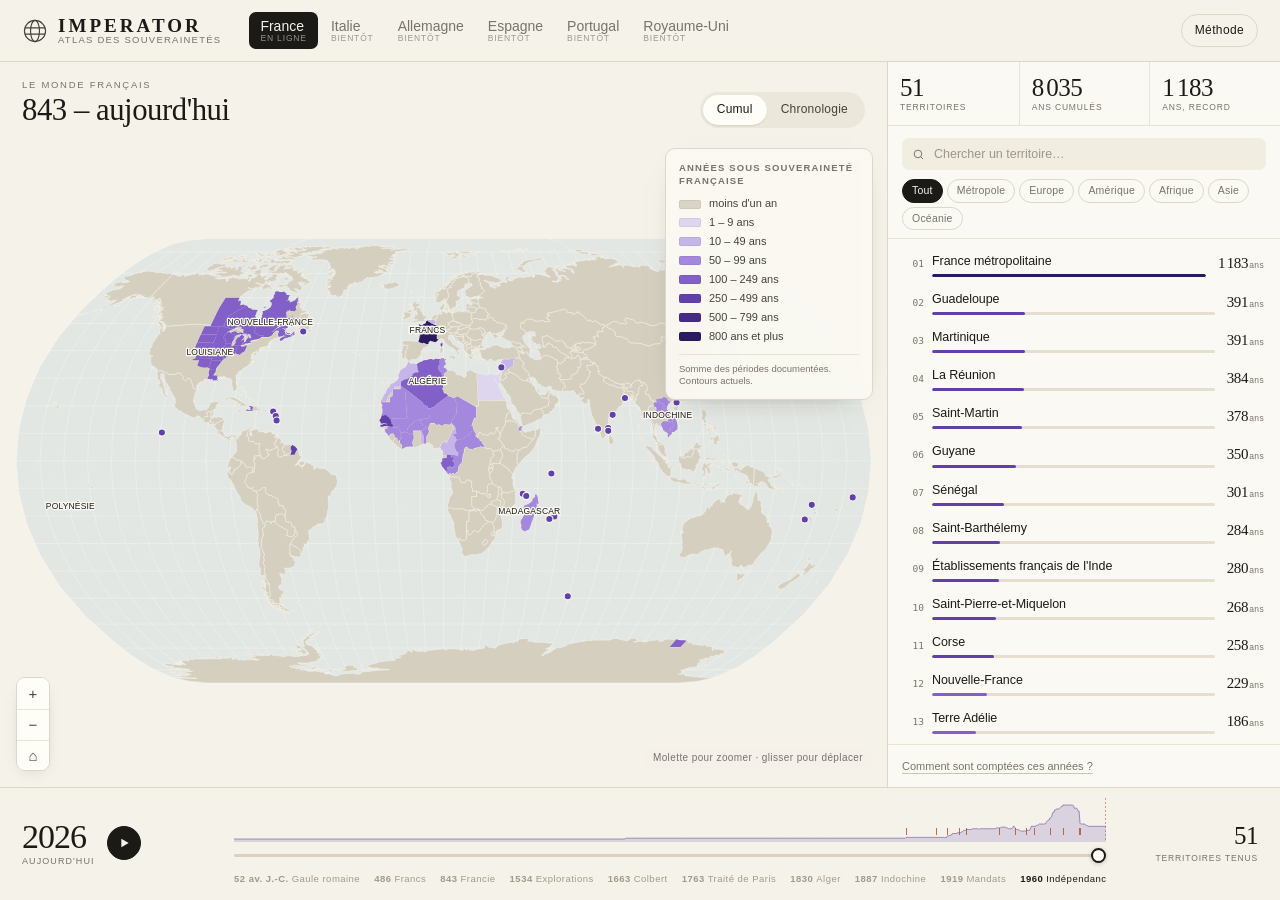
==== index.html @ 57c9b37e "ADD: atlas interactif du monde français (v2026.11.1) Planisphère choroplèthe : 51 territoires coloré" ====
<!DOCTYPE html>
<html lang="fr">
<head>
<meta charset="utf-8" />
<meta name="viewport" content="width=device-width, initial-scale=1, viewport-fit=cover" />
<title>Imperator — Le monde français, 843 à aujourd'hui</title>
<meta name="description" content="Un planisphère interactif : combien d'années chaque territoire du monde a-t-il passé sous souveraineté française ? Rejouez deux mille ans d'histoire." />
<meta name="theme-color" content="#f5f2ea" />
<link rel="stylesheet" href="assets/css/app.css" />
<link rel="icon" href="assets/img/favicon.svg" type="image/svg+xml" />
</head>
<body>

<header class="topbar">
  <a class="brand" href="./">
    <span class="brand-mark" aria-hidden="true">
      <svg viewBox="0 0 32 32" fill="none" stroke="currentColor" stroke-width="1.4">
        <circle cx="16" cy="16" r="13"/>
        <ellipse cx="16" cy="16" rx="5.5" ry="13"/>
        <path d="M3.6 12.2h24.8M3.6 19.8h24.8"/>
      </svg>
    </span>
    <span class="brand-txt">
      <strong>Imperator</strong>
      <em>atlas des souverainetés</em>
    </span>
  </a>

  <nav class="countries" aria-label="Pays disponibles">
    <button class="country is-active" type="button" data-pays="france" aria-current="page">France<small>en ligne</small></button>
    <button class="country" type="button" data-pays="italie" title="Bientôt : même principe, autres données">Italie<small>bientôt</small></button>
    <button class="country" type="button" data-pays="allemagne" title="Bientôt : même principe, autres données">Allemagne<small>bientôt</small></button>
    <button class="country" type="button" data-pays="espagne" title="Bientôt : même principe, autres données">Espagne<small>bientôt</small></button>
    <button class="country" type="button" data-pays="portugal" title="Bientôt : même principe, autres données">Portugal<small>bientôt</small></button>
    <button class="country" type="button" data-pays="royaume-uni" title="Bientôt : même principe, autres données">Royaume-Uni<small>bientôt</small></button>
  </nav>

  <button class="ghost-btn" type="button" data-action="about">Méthode</button>
</header>

<main class="layout">

  <section class="stage">
    <div class="stage-head">
      <div class="stage-title">
        <p class="kicker">Le monde français</p>
        <h1 id="stage-title">843 – aujourd'hui</h1>
      </div>
      <div class="modes" role="tablist" aria-label="Mode d'affichage">
        <button class="mode is-active" role="tab" data-mode="cumul" aria-selected="true">Cumul</button>
        <button class="mode" role="tab" data-mode="date" aria-selected="false">Chronologie</button>
      </div>
    </div>

    <div class="map-wrap">
      <div id="map" class="map" aria-label="Planisphère des territoires français"></div>
      <div class="map-tools">
        <button type="button" data-zoom="in" aria-label="Zoomer">+</button>
        <button type="button" data-zoom="out" aria-label="Dézoomer">−</button>
        <button type="button" data-zoom="reset" aria-label="Vue monde" title="Vue monde">⌂</button>
      </div>
      <div class="legend" id="legend">
        <h2>Années sous souveraineté française</h2>
        <ul id="legend-items"></ul>
        <p class="legend-foot" id="legend-foot"></p>
      </div>
      <div class="hint" id="map-hint">Molette pour zoomer · glisser pour déplacer</div>
      <div class="tooltip" id="tooltip" hidden></div>
      <div class="map-status" id="map-status" hidden></div>
    </div>
  </section>

  <aside class="panel" id="panel">
    <!-- vue liste -->
    <div class="panel-view" data-view="list">
      <div class="panel-stats">
        <div class="stat">
          <span class="stat-n" id="stat-territories">—</span>
          <span class="stat-l">territoires</span>
        </div>
        <div class="stat">
          <span class="stat-n" id="stat-years">—</span>
          <span class="stat-l">ans cumulés</span>
        </div>
        <div class="stat">
          <span class="stat-n" id="stat-max">—</span>
          <span class="stat-l">ans, record</span>
        </div>
      </div>

      <div class="panel-tools">
        <label class="search">
          <svg viewBox="0 0 24 24" aria-hidden="true"><circle cx="11" cy="11" r="7"/><path d="m16.5 16.5 4 4"/></svg>
          <input type="search" id="search" placeholder="Chercher un territoire…" autocomplete="off" />
        </label>
        <div class="chips" id="chips" role="group" aria-label="Filtrer par région"></div>
      </div>

      <ol class="list" id="list"></ol>

      <p class="panel-foot">
        <button class="link-btn" type="button" data-action="about">Comment sont comptées ces années&nbsp;?</button>
      </p>
    </div>

    <!-- vue fiche -->
    <div class="panel-view" data-view="detail" hidden>
      <button class="back" type="button" data-action="back">← Tous les territoires</button>
      <div id="detail"></div>
    </div>
  </aside>
</main>

<footer class="timeline" id="timeline">
  <div class="chrono">
    <div class="chrono-readout">
      <span class="year" id="year-label">2026</span>
      <span class="year-note" id="year-note">aujourd'hui</span>
    </div>
    <button class="play" type="button" id="play" aria-label="Rejouer l'histoire">
      <svg class="i-play" viewBox="0 0 24 24" aria-hidden="true"><path d="M8 5.5v13l11-6.5z"/></svg>
      <svg class="i-pause" viewBox="0 0 24 24" aria-hidden="true"><path d="M8 5.5h3v13H8zM13 5.5h3v13h-3z"/></svg>
    </button>
  </div>

  <div class="track-wrap">
    <svg class="spark" id="spark" viewBox="0 0 1000 44" preserveAspectRatio="none" aria-hidden="true"></svg>
    <div class="ticks" id="ticks"></div>
    <input type="range" id="slider" min="-120" max="2026" value="2026" step="1" aria-label="Année" />
    <div class="phase-row" id="phase-row"></div>
  </div>

  <div class="chrono-live">
    <span class="live-n" id="live-n">—</span>
    <span class="live-l">territoires tenus</span>
  </div>
</footer>

<dialog class="sheet" id="about">
  <button class="sheet-close" type="button" data-action="close-about" aria-label="Fermer">×</button>
  <div class="sheet-body">
    <p class="kicker">Méthode</p>
    <h2>Ce que compte cette carte</h2>
    <p class="lead">Chaque territoire est coloré selon le nombre d'années pendant lesquelles il a été sous souveraineté française, périodes additionnées, de l'Antiquité à aujourd'hui.</p>

    <h3>Le comptage</h3>
    <p>Un territoire compte dès qu'une autorité française y exerce la souveraineté : prise de possession, traité, annexion, protectorat ou mandat. Il cesse de compter à la cession, à l'indépendance ou à la perte militaire. Les périodes sont ensuite <strong>additionnées</strong> : Saint-Pierre-et-Miquelon, perdu et rendu trois fois, cumule ses trois occupations.</p>
    <p class="aside-note">Les occupations brèves sans administration durable (débarquements, razzias) sont écartées. Les occupations militaires temporaires qui ont duré (Égypte 1798-1801, Malte 1798-1800) sont incluses et signalées.</p>

    <h3>Pourquoi 1 183 ans et pas 843 ?</h3>
    <p>La carte virale qui a inspiré ce site affiche « 843 ans » pour la France métropolitaine : c'est une confusion entre l'année de départ (843, traité de Verdun) et une durée. De 843 à 2026, il y a 1 183 ans. Nous gardons 843 comme point de départ, mais nous comptons les années.</p>

    <h3>Les frontières</h3>
    <p>Les contours sont ceux d'aujourd'hui, faute de pouvoir dessiner chaque frontière historique. La Nouvelle-France est figurée par les provinces et États actuels qu'elle recouvrait en partie ; l'emprise réelle était plus lâche, faite de postes, de forts et d'alliances. La carte mesure donc une <em>présence</em>, pas une ligne de front.</p>

    <h3>Les sources</h3>
    <p>Chaque fiche renvoie à sa page Wikipédia, point de départ vérifiable. Les dates retenues sont les plus couramment admises ; elles sont discutables, et c'est écrit dans les notes quand c'est le cas.</p>

    <h3>Et les autres pays ?</h3>
    <p>Le moteur est générique : ajouter l'Italie, l'Allemagne ou le Portugal revient à écrire un fichier de données du même format, sans toucher au code de la carte.</p>
  </div>
</dialog>

<script src="assets/vendor/d3-selection.min.js"></script>
<script src="assets/vendor/d3-array.min.js"></script>
<script src="assets/vendor/d3-geo.min.js"></script>
<script type="module" src="assets/js/app.js"></script>

</body>
</html>
---- assets/css/app.css ----
/* ==========================================================================
   Imperator — atlas des souverainetés
   Feuille de style unique. Direction : carte ancienne imprimée, encre chaude,
   une seule gamme (violet profond) pour l'information, un accent terre cuite.
   ========================================================================== */

:root {
  --paper: #f5f2ea;
  --paper-2: #fbf9f3;
  --card: #fffdf8;
  --ink: #1c1a16;
  --ink-soft: #46423a;
  --muted: #79736a;
  --line: #ded7c7;
  --line-soft: #e9e3d5;
  --sea: #e3e7e3;
  --land: #d5cfbf;
  --accent: #b8452a;
  --accent-soft: #f0d9d2;

  --h1: #ded6ef;
  --h2: #c6b5e9;
  --h3: #a488dd;
  --h4: #8260c7;
  --h5: #6140aa;
  --h6: #452a86;
  --h7: #2b1a5e;

  --serif: "Iowan Old Style", "Palatino Linotype", Palatino, "Book Antiqua", Georgia, serif;
  --sans: -apple-system, BlinkMacSystemFont, "Inter", "Segoe UI", Roboto, Helvetica, Arial, sans-serif;
  --mono: ui-monospace, "SF Mono", "SFMono-Regular", Menlo, monospace;

  --panel-w: 392px;
}

* { box-sizing: border-box; }

html, body { height: 100%; }

body {
  margin: 0;
  background: var(--paper);
  color: var(--ink);
  font-family: var(--sans);
  font-size: 14px;
  line-height: 1.45;
  -webkit-font-smoothing: antialiased;
  display: grid;
  grid-template-rows: auto minmax(0, 1fr) auto;
  overflow: hidden;
}

button { font: inherit; color: inherit; }

::selection { background: var(--h3); color: #fff; }

/* ------------------------------------------------------------------ topbar */
.topbar {
  display: flex;
  align-items: center;
  gap: 28px;
  padding: 0 22px;
  height: 62px;
  border-bottom: 1px solid var(--line);
  background: var(--paper);
  position: relative;
  z-index: 30;
}

.brand {
  display: flex;
  align-items: center;
  gap: 10px;
  text-decoration: none;
  color: var(--ink);
  flex: 0 0 auto;
}
.brand-mark svg { width: 26px; height: 26px; display: block; opacity: .82; }
.brand-txt { display: flex; flex-direction: column; line-height: 1.05; }
.brand-txt strong {
  font-family: var(--serif);
  font-size: 19px;
  letter-spacing: .16em;
  text-transform: uppercase;
  font-weight: 600;
}
.brand-txt em {
  font-style: normal;
  font-size: 9.5px;
  letter-spacing: .13em;
  text-transform: uppercase;
  color: var(--muted);
}

.countries {
  display: flex;
  gap: 2px;
  flex: 1 1 auto;
  min-width: 0;
  overflow-x: auto;
  scrollbar-width: none;
}
.countries::-webkit-scrollbar { display: none; }

.country {
  border: 0;
  background: none;
  padding: 6px 11px;
  border-radius: 7px;
  cursor: pointer;
  display: flex;
  flex-direction: column;
  align-items: flex-start;
  line-height: 1.15;
  white-space: nowrap;
  color: var(--muted);
  transition: background .15s, color .15s;
}
.country small {
  font-size: 8.5px;
  letter-spacing: .1em;
  text-transform: uppercase;
  opacity: .7;
}
.country:hover { background: rgba(0,0,0,.045); color: var(--ink-soft); }
.country.is-active {
  background: var(--ink);
  color: var(--paper);
}
.country.is-active small { opacity: .55; }

.ghost-btn {
  flex: 0 0 auto;
  border: 1px solid var(--line);
  background: transparent;
  padding: 7px 13px;
  border-radius: 999px;
  font-size: 12px;
  letter-spacing: .03em;
  cursor: pointer;
  transition: background .15s, border-color .15s;
}
.ghost-btn:hover { background: var(--card); border-color: #cdc4b0; }

/* ------------------------------------------------------------------ layout */
.layout {
  display: grid;
  grid-template-columns: minmax(0, 1fr) var(--panel-w);
  min-height: 0;
}

.stage {
  display: flex;
  flex-direction: column;
  min-width: 0;
  min-height: 0;
  border-right: 1px solid var(--line);
}

.stage-head {
  display: flex;
  align-items: flex-end;
  justify-content: space-between;
  gap: 18px;
  padding: 16px 22px 6px;
  flex: 0 0 auto;
}
.kicker {
  margin: 0 0 2px;
  font-size: 9.5px;
  letter-spacing: .18em;
  text-transform: uppercase;
  color: var(--muted);
}
.stage-title h1 {
  margin: 0;
  font-family: var(--serif);
  font-size: clamp(22px, 2.4vw, 31px);
  font-weight: 500;
  letter-spacing: -.015em;
  line-height: 1.1;
}

.modes {
  display: flex;
  background: #ece7db;
  border-radius: 999px;
  padding: 3px;
  flex: 0 0 auto;
}
.mode {
  border: 0;
  background: none;
  padding: 6px 14px;
  border-radius: 999px;
  font-size: 12px;
  letter-spacing: .02em;
  color: var(--ink-soft);
  cursor: pointer;
  transition: background .18s, color .18s, box-shadow .18s;
}
.mode.is-active {
  background: var(--card);
  color: var(--ink);
  box-shadow: 0 1px 2px rgba(40,30,10,.1);
}

/* --------------------------------------------------------------------- map */
.loading {
  position: absolute;
  inset: 0;
  display: grid;
  place-items: center;
  font-size: 11px;
  letter-spacing: .14em;
  text-transform: uppercase;
  color: var(--muted);
}
.map-wrap {
  position: relative;
  flex: 1 1 auto;
  min-height: 0;
  overflow: hidden;
  cursor: grab;
}
.map-wrap.is-dragging { cursor: grabbing; }
.map { position: absolute; inset: 0; }
.map svg { display: block; width: 100%; height: 100%; }

.land { fill: var(--land); stroke: var(--paper); stroke-width: .5px; vector-effect: non-scaling-stroke; }
.land.water { fill: none; }
.sphere { fill: var(--sea); }
.graticule { fill: none; stroke: #fff; stroke-opacity: .5; stroke-width: .5px; vector-effect: non-scaling-stroke; }
.rim { fill: none; stroke: #cfd3cc; stroke-width: .7px; }

.terr path {
  stroke: none;
  transition: fill .38s ease, opacity .25s ease;
  cursor: pointer;
}
.terr.dim path { opacity: .28; }
.terr.sel path { stroke: var(--accent); stroke-width: 2px; paint-order: stroke; vector-effect: non-scaling-stroke; }
.terr.hatch path { fill: url(#hatch); opacity: .55; }

.marker { pointer-events: none; }
.marker circle {
  fill: var(--h5);
  stroke: var(--paper-2);
  stroke-width: 1.1px;
  transition: fill .35s;
}
.marker.dim circle { opacity: .25; }
.marker.sel circle { fill: var(--accent); }

.labels text {
  font-family: var(--sans);
  font-size: 1em;
  letter-spacing: .02em;
  fill: var(--ink);
  paint-order: stroke;
  stroke: var(--paper-2);
  stroke-width: 2.6px;
  stroke-linejoin: round;
  pointer-events: none;
  text-transform: uppercase;
}
.labels text.big { font-size: 1.25em; letter-spacing: .1em; font-weight: 600; }
.labels text.soft { fill: var(--muted); font-size: 8px; }

.map-tools {
  position: absolute;
  left: 16px;
  bottom: 16px;
  display: flex;
  flex-direction: column;
  gap: 1px;
  background: var(--card);
  border: 1px solid var(--line);
  border-radius: 9px;
  overflow: hidden;
  box-shadow: 0 6px 18px -12px rgba(40,30,10,.5);
}
.map-tools button {
  width: 32px;
  height: 30px;
  border: 0;
  background: var(--card);
  cursor: pointer;
  font-size: 15px;
  line-height: 1;
  color: var(--ink-soft);
}
.map-tools button + button { border-top: 1px solid var(--line-soft); }
.map-tools button:hover { background: #f2eee2; }

/* légende */
.legend {
  position: absolute;
  top: 14px;
  right: 14px;
  width: 208px;
  background: rgba(251, 249, 243, .93);
  backdrop-filter: blur(6px);
  border: 1px solid var(--line);
  border-radius: 10px;
  padding: 12px 13px 11px;
  box-shadow: 0 10px 30px -22px rgba(40,30,10,.55);
}
.legend h2 {
  margin: 0 0 8px;
  font-size: 9.5px;
  letter-spacing: .12em;
  text-transform: uppercase;
  color: var(--muted);
  font-weight: 600;
}
.legend ul { list-style: none; margin: 0; padding: 0; display: grid; gap: 3px; }
.legend li { display: flex; align-items: center; gap: 8px; font-size: 11px; color: var(--ink-soft); }
.legend i {
  width: 22px;
  height: 9px;
  border-radius: 2px;
  flex: 0 0 auto;
  border: 1px solid rgba(0,0,0,.06);
}
.legend-foot {
  margin: 9px 0 0;
  padding-top: 8px;
  border-top: 1px solid var(--line-soft);
  font-size: 9.5px;
  line-height: 1.35;
  color: var(--muted);
}

.hint {
  position: absolute;
  bottom: 18px;
  right: 16px;
  font-size: 10px;
  letter-spacing: .04em;
  color: var(--muted);
  background: rgba(245,242,234,.8);
  padding: 4px 8px;
  border-radius: 5px;
  pointer-events: none;
  transition: opacity .4s;
}

.map-status {
  position: absolute;
  top: 14px;
  left: 16px;
  background: var(--ink);
  color: var(--paper);
  padding: 7px 12px;
  border-radius: 7px;
  font-size: 11.5px;
  letter-spacing: .02em;
  pointer-events: none;
}
.map-status strong { font-family: var(--serif); font-size: 15px; margin-right: 4px; }

.tooltip {
  position: absolute;
  z-index: 20;
  pointer-events: none;
  background: var(--ink);
  color: #fff;
  padding: 8px 10px 9px;
  border-radius: 8px;
  font-size: 11.5px;
  line-height: 1.3;
  max-width: 220px;
  box-shadow: 0 12px 26px -14px rgba(0,0,0,.7);
  transform: translate(-50%, -115%);
}
.tooltip .tt-name { font-weight: 600; display: block; margin-bottom: 2px; }
.tooltip .tt-years { font-family: var(--serif); font-size: 16px; letter-spacing: -.01em; }
.tooltip .tt-sub { display: block; opacity: .6; font-size: 10px; margin-top: 1px; }

/* ------------------------------------------------------------------- panel */
.panel {
  background: var(--paper-2);
  min-height: 0;
  overflow: hidden;
  display: flex;
  flex-direction: column;
}
.panel-view {
  display: flex;
  flex-direction: column;
  min-height: 0;
  height: 100%;
}
.panel-view[hidden] { display: none; }

.panel-stats {
  display: grid;
  grid-template-columns: repeat(3, 1fr);
  border-bottom: 1px solid var(--line-soft);
  flex: 0 0 auto;
}
.stat {
  padding: 13px 12px 12px;
  display: flex;
  flex-direction: column;
  gap: 1px;
}
.stat + .stat { border-left: 1px solid var(--line-soft); }
.stat-n {
  font-family: var(--serif);
  font-size: 25px;
  line-height: 1;
  letter-spacing: -.02em;
}
.stat-l {
  font-size: 8.5px;
  letter-spacing: .1em;
  text-transform: uppercase;
  color: var(--muted);
}

.panel-tools {
  padding: 12px 14px 8px;
  display: grid;
  gap: 9px;
  border-bottom: 1px solid var(--line-soft);
  flex: 0 0 auto;
}
.search {
  display: flex;
  align-items: center;
  gap: 7px;
  background: #f1ede1;
  border-radius: 7px;
  padding: 0 9px;
  height: 32px;
  border: 1px solid transparent;
  transition: border-color .15s, background .15s;
}
.search:focus-within { background: #fbf9f3; border-color: #cec4ad; }
.search svg { width: 13px; height: 13px; fill: none; stroke: var(--muted); stroke-width: 1.8; flex: 0 0 auto; }
.search input {
  border: 0;
  background: none;
  outline: none;
  font: inherit;
  font-size: 12.5px;
  width: 100%;
  color: var(--ink);
}
.search input::placeholder { color: #9e9788; }

.chips { display: flex; flex-wrap: wrap; gap: 4px; }
.chip {
  border: 1px solid var(--line);
  background: transparent;
  border-radius: 999px;
  padding: 3px 9px;
  font-size: 10.5px;
  letter-spacing: .02em;
  color: var(--muted);
  cursor: pointer;
  transition: all .15s;
}
.chip:hover { border-color: #c4b9a1; color: var(--ink-soft); }
.chip.is-active { background: var(--ink); border-color: var(--ink); color: var(--paper); }

.list {
  list-style: none;
  margin: 0;
  padding: 6px 8px 10px;
  overflow-y: auto;
  flex: 1 1 auto;
  min-height: 0;
}
.list::-webkit-scrollbar { width: 8px; }
.list::-webkit-scrollbar-thumb { background: #d9d2c1; border-radius: 8px; }

.row {
  width: 100%;
  display: grid;
  grid-template-columns: 20px minmax(0, 1fr) auto;
  align-items: center;
  gap: 8px;
  padding: 7px 8px 6px;
  border: 0;
  background: none;
  text-align: left;
  border-radius: 7px;
  cursor: pointer;
  position: relative;
}
.row:hover { background: #f1ede1; }
.row.is-sel { background: var(--accent-soft); }
.row.dim { opacity: .42; }

.row-rank {
  font-family: var(--mono);
  font-size: 9.5px;
  color: var(--muted);
  text-align: right;
}
.row-main { min-width: 0; }
.row-name {
  display: block;
  font-size: 12.5px;
  letter-spacing: -.005em;
  white-space: nowrap;
  overflow: hidden;
  text-overflow: ellipsis;
}
.row-name .tag {
  font-size: 8.5px;
  letter-spacing: .08em;
  text-transform: uppercase;
  color: var(--accent);
  margin-left: 5px;
  vertical-align: 1px;
}
.row-bar {
  display: block;
  height: 3px;
  margin-top: 4px;
  background: #e6dfd0;
  border-radius: 2px;
  overflow: hidden;
}
.row-bar i {
  display: block;
  height: 100%;
  background: var(--h5);
  border-radius: 2px;
  transition: width .4s ease, background .4s ease;
}
.row-years {
  font-family: var(--serif);
  font-size: 15px;
  letter-spacing: -.02em;
  font-variant-numeric: tabular-nums;
  padding-left: 4px;
}
.row-years small { font-family: var(--sans); font-size: 8.5px; color: var(--muted); letter-spacing: .04em; margin-left: 1px; }

.panel-foot {
  margin: 0;
  padding: 10px 14px 12px;
  border-top: 1px solid var(--line-soft);
  flex: 0 0 auto;
}
.link-btn {
  border: 0;
  background: none;
  padding: 0;
  font-size: 11px;
  color: var(--muted);
  text-decoration: underline;
  text-decoration-color: #cfc5ae;
  text-underline-offset: 3px;
  cursor: pointer;
}
.link-btn:hover { color: var(--ink); }

/* fiche */
.back {
  border: 0;
  background: none;
  text-align: left;
  padding: 14px 16px 10px;
  font-size: 11px;
  color: var(--muted);
  cursor: pointer;
  border-bottom: 1px solid var(--line-soft);
  flex: 0 0 auto;
}
.back:hover { color: var(--ink); }

#detail {
  overflow-y: auto;
  padding: 16px 18px 26px;
  flex: 1 1 auto;
  min-height: 0;
}
.d-kicker {
  font-size: 9px;
  letter-spacing: .16em;
  text-transform: uppercase;
  color: var(--muted);
  margin: 0 0 5px;
}
.d-title {
  font-family: var(--serif);
  font-size: 26px;
  line-height: 1.1;
  font-weight: 500;
  letter-spacing: -.02em;
  margin: 0 0 3px;
}
.d-sub { margin: 0 0 16px; font-size: 11.5px; color: var(--muted); }

.d-big {
  display: flex;
  align-items: baseline;
  gap: 7px;
  padding: 14px 0 13px;
  border-top: 1px solid var(--line-soft);
  border-bottom: 1px solid var(--line-soft);
  margin-bottom: 15px;
}
.d-big b {
  font-family: var(--serif);
  font-size: 46px;
  line-height: .9;
  font-weight: 500;
  letter-spacing: -.03em;
}
.d-big span { font-size: 11px; color: var(--muted); letter-spacing: .04em; }

.d-frise { margin-bottom: 6px; }
.d-frise svg { width: 100%; height: 40px; display: block; overflow: visible; }
.d-ticks { display: flex; justify-content: space-between; font-family: var(--mono); font-size: 8.5px; color: var(--muted); margin-top: 3px; }

.d-periods { list-style: none; margin: 14px 0 16px; padding: 0; display: grid; gap: 6px; }
.d-periods li {
  display: flex;
  justify-content: space-between;
  gap: 10px;
  font-size: 11.5px;
  padding: 6px 9px;
  background: #f1ede1;
  border-radius: 6px;
}
.d-periods span:last-child { color: var(--muted); font-variant-numeric: tabular-nums; }

.d-note {
  font-size: 12.5px;
  line-height: 1.55;
  color: var(--ink-soft);
  margin: 0 0 14px;
}
.d-actions { display: flex; gap: 8px; flex-wrap: wrap; }
.d-btn {
  border: 1px solid var(--line);
  background: var(--card);
  border-radius: 7px;
  padding: 7px 11px;
  font-size: 11.5px;
  cursor: pointer;
  text-decoration: none;
  color: var(--ink-soft);
  transition: border-color .15s, background .15s;
}
.d-btn:hover { border-color: #c4b9a1; background: #fff; }

/* ---------------------------------------------------------------- timeline */
.timeline {
  display: grid;
  grid-template-columns: 190px minmax(0, 1fr) 130px;
  align-items: center;
  gap: 22px;
  padding: 10px 22px 12px;
  border-top: 1px solid var(--line);
  background: var(--paper);
  position: relative;
  z-index: 10;
}

.chrono { display: flex; align-items: center; gap: 12px; }
.chrono-readout { display: flex; flex-direction: column; line-height: 1; }
.year {
  font-family: var(--serif);
  font-size: 34px;
  letter-spacing: -.03em;
  font-variant-numeric: tabular-nums;
}
.year-note {
  font-size: 9px;
  letter-spacing: .12em;
  text-transform: uppercase;
  color: var(--muted);
  margin-top: 3px;
}
.play {
  width: 34px;
  height: 34px;
  border-radius: 50%;
  border: 1px solid var(--ink);
  background: var(--ink);
  color: var(--paper);
  display: grid;
  place-items: center;
  cursor: pointer;
  flex: 0 0 auto;
  transition: transform .15s, background .15s;
}
.play:hover { transform: scale(1.06); }
.play svg { width: 16px; height: 16px; fill: currentColor; }
.play .i-pause { display: none; }
.play.is-playing .i-play { display: none; }
.play.is-playing .i-pause { display: block; }

.track-wrap { position: relative; min-width: 0; }
.spark { width: 100%; height: 44px; display: block; margin-bottom: 2px; }
.spark .area { fill: rgba(97, 64, 170, .18); }
.spark .line { fill: none; stroke: rgba(78, 48, 148, .55); stroke-width: 1; }
.spark .head { stroke: var(--accent); stroke-width: 1.2; stroke-dasharray: 2 2; }

.ticks { position: absolute; left: 0; right: 0; top: 30px; height: 12px; pointer-events: none; }
.tick {
  position: absolute;
  top: 0;
  width: 1px;
  height: 5px;
  background: #c9c0ab;
  pointer-events: auto;
  cursor: pointer;
}
.tick::after {
  content: attr(data-label);
  position: absolute;
  top: -14px;
  left: 50%;
  transform: translateX(-50%);
  font-size: 8.5px;
  letter-spacing: .02em;
  color: var(--muted);
  white-space: nowrap;
  opacity: 0;
  transition: opacity .15s;
}
.tick:hover::after { opacity: 1; }
.tick.event { height: 7px; background: var(--accent); opacity: .8; }

input[type="range"] {
  -webkit-appearance: none;
  appearance: none;
  width: 100%;
  height: 22px;
  background: none;
  margin: 0;
  position: relative;
  z-index: 2;
  cursor: pointer;
  display: block;
}
input[type="range"]::-webkit-slider-runnable-track {
  height: 3px;
  background: #d9d2c1;
  border-radius: 3px;
}
input[type="range"]::-webkit-slider-thumb {
  -webkit-appearance: none;
  width: 15px;
  height: 15px;
  margin-top: -6px;
  border-radius: 50%;
  background: var(--card);
  border: 2px solid var(--ink);
  box-shadow: 0 1px 4px rgba(0,0,0,.2);
}
input[type="range"]:focus-visible::-webkit-slider-thumb { outline: 3px solid var(--h3); outline-offset: 2px; }

input[type="range"]::-moz-range-track { height: 3px; background: #d9d2c1; border-radius: 3px; }
input[type="range"]::-moz-range-thumb {
  width: 13px; height: 13px; border-radius: 50%;
  background: var(--card); border: 2px solid var(--ink);
}

.phase-row {
  display: flex;
  gap: 14px;
  padding-top: 4px;
  overflow-x: auto;
  scrollbar-width: none;
}
.phase-row::-webkit-scrollbar { display: none; }
.phase {
  border: 0;
  background: none;
  padding: 2px 0;
  font-size: 9.5px;
  letter-spacing: .05em;
  color: #a29a89;
  white-space: nowrap;
  cursor: pointer;
  transition: color .15s;
}
.phase:hover, .phase.is-here { color: var(--ink); }
.phase b { font-weight: 600; font-variant-numeric: tabular-nums; margin-right: 3px; }

.chrono-live { text-align: right; line-height: 1.1; }
.live-n {
  display: block;
  font-family: var(--serif);
  font-size: 25px;
  letter-spacing: -.02em;
  font-variant-numeric: tabular-nums;
}
.live-l { font-size: 8.5px; letter-spacing: .1em; text-transform: uppercase; color: var(--muted); }

/* ------------------------------------------------------------------ sheet */
.sheet {
  border: 0;
  padding: 0;
  background: var(--card);
  color: var(--ink);
  width: min(640px, calc(100vw - 32px));
  max-height: min(84vh, 760px);
  border-radius: 14px;
  box-shadow: 0 40px 90px -40px rgba(0,0,0,.5);
}
.sheet::backdrop { background: rgba(28, 26, 22, .42); backdrop-filter: blur(2px); }
.sheet-close {
  position: absolute;
  top: 12px;
  right: 12px;
  width: 30px;
  height: 30px;
  border-radius: 50%;
  border: 1px solid var(--line);
  background: var(--card);
  font-size: 18px;
  line-height: 1;
  cursor: pointer;
  color: var(--muted);
}
.sheet-close:hover { color: var(--ink); }
.sheet-close:focus { outline: none; }
.sheet-close:focus-visible { outline: 2px solid var(--h4); outline-offset: 2px; }
.sheet-body { padding: 30px 34px 34px; overflow-y: auto; max-height: inherit; }
.sheet-body h2 {
  font-family: var(--serif);
  font-size: 30px;
  font-weight: 500;
  letter-spacing: -.02em;
  margin: 0 0 10px;
}
.sheet-body h3 {
  font-size: 10px;
  letter-spacing: .14em;
  text-transform: uppercase;
  color: var(--muted);
  margin: 24px 0 7px;
}
.sheet-body p { font-size: 13.5px; line-height: 1.6; color: var(--ink-soft); margin: 0 0 8px; }
.sheet-body .lead { font-family: var(--serif); font-size: 17px; line-height: 1.5; color: var(--ink); }
.sheet-body .aside-note {
  border-left: 2px solid var(--line);
  padding-left: 12px;
  font-size: 12px;
  color: var(--muted);
}

/* ------------------------------------------------------------- responsive */
@media (max-width: 1180px) {
  :root { --panel-w: 340px; }
  .countries { gap: 0; }
}

@media (max-width: 980px) {
  body { grid-template-rows: auto minmax(0,1fr) auto; }
  .layout { grid-template-columns: 1fr; grid-template-rows: minmax(0, 1fr) auto; }
  .stage { border-right: 0; }
  .panel { max-height: 42vh; border-top: 1px solid var(--line); }
  .panel-stats .stat { padding: 9px 10px; }
  .stat-n { font-size: 20px; }
  .legend { width: 176px; padding: 10px; }
  .legend li { font-size: 10px; }
  .timeline { grid-template-columns: 118px minmax(0,1fr); gap: 12px; padding: 8px 14px 10px; }
  .chrono-live { display: none; }
  .year { font-size: 26px; }
  .spark { height: 30px; }
  .topbar { gap: 12px; padding: 0 14px; }
  .brand-txt em { display: none; }
  .stage-head { padding: 10px 14px 2px; }
  .panel-tools { padding: 8px 10px 6px; }
}

@media (max-width: 620px) {
  .countries { display: none; }
  .modes .mode { padding: 5px 10px; font-size: 11px; }
  .stage-title h1 { font-size: 20px; }
  .legend { top: 6px; right: 8px; left: 8px; width: auto; padding: 6px 8px 7px; }
  .legend h2 { font-size: 7.5px; margin-bottom: 4px; letter-spacing: .1em; }
  .legend ul { display: flex; gap: 3px; }
  .legend li { flex: 1; min-width: 0; }
  .legend li span { display: none; }
  .legend i { width: 100%; height: 7px; }
  .legend-foot { display: none; }
  .map-status { display: none; }
  .hint { display: none; }
  .map-tools { bottom: 10px; left: 10px; }
  .timeline { grid-template-columns: 92px minmax(0,1fr); }
  .year { font-size: 22px; }
  .play { width: 28px; height: 28px; }
  .phase-row { display: none; }
}

@media (prefers-reduced-motion: reduce) {
  * { transition-duration: .01ms !important; animation-duration: .01ms !important; }
}
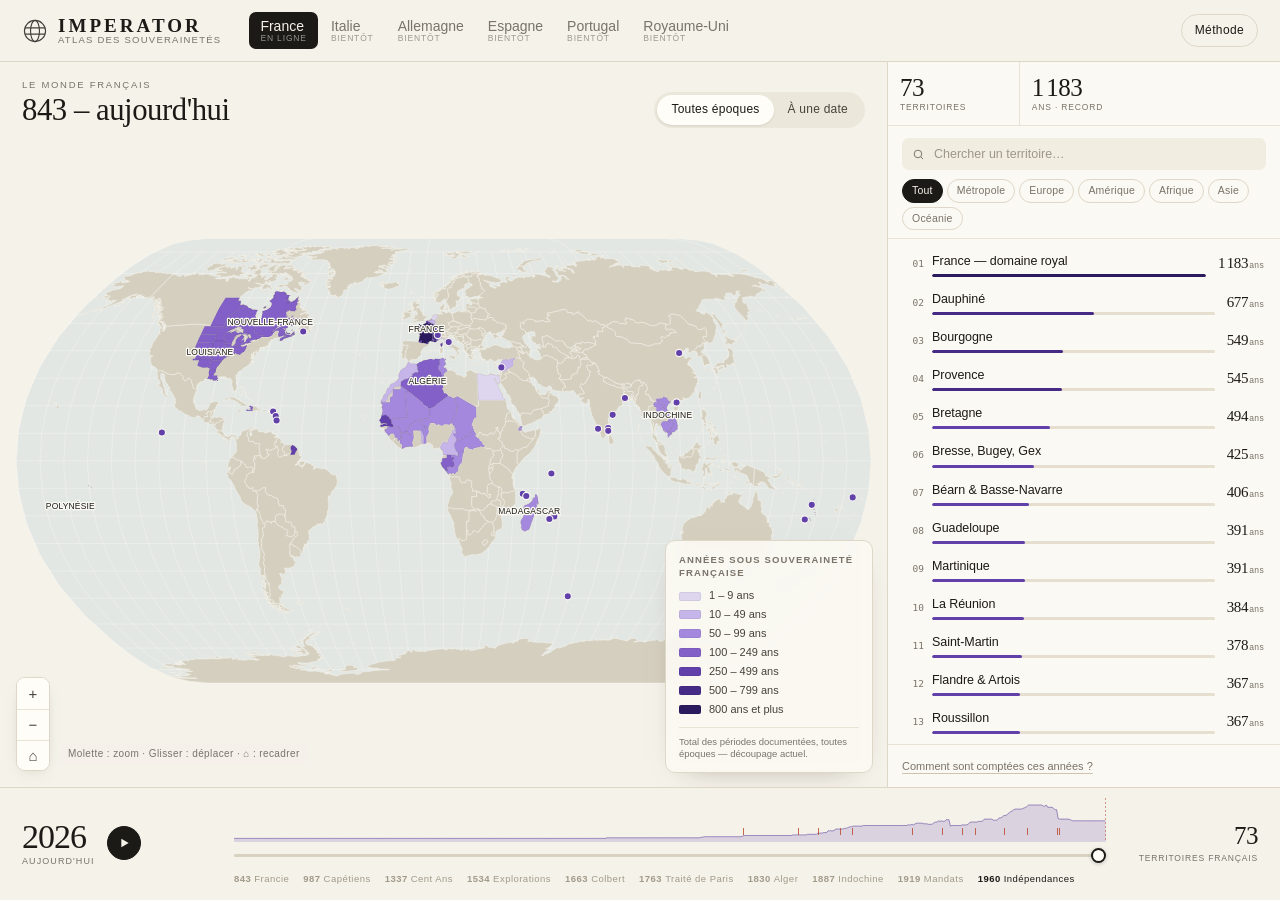
==== commit 214e4252: "REFACTO: France par provinces, Empire par régions, cadrage automatique (v2026.11.4)" ====
--- a/index.html
+++ b/index.html
@@ -47,8 +47,8 @@
         <h1 id="stage-title">843 – aujourd'hui</h1>
       </div>
       <div class="modes" role="tablist" aria-label="Mode d'affichage">
-        <button class="mode is-active" role="tab" data-mode="cumul" aria-selected="true">Cumul</button>
-        <button class="mode" role="tab" data-mode="date" aria-selected="false">Chronologie</button>
+        <button class="mode is-active" role="tab" data-mode="cumul" aria-selected="true">Toutes époques</button>
+        <button class="mode" role="tab" data-mode="date" aria-selected="false">À une date</button>
       </div>
     </div>
 
@@ -64,7 +64,7 @@
         <ul id="legend-items"></ul>
         <p class="legend-foot" id="legend-foot"></p>
       </div>
-      <div class="hint" id="map-hint">Molette pour zoomer · glisser pour déplacer</div>
+      <div class="hint" id="map-hint">Molette : zoom · Glisser : déplacer · ⌂ : recadrer</div>
       <div class="tooltip" id="tooltip" hidden></div>
       <div class="map-status" id="map-status" hidden></div>
     </div>
@@ -79,12 +79,8 @@
           <span class="stat-l">territoires</span>
         </div>
         <div class="stat">
-          <span class="stat-n" id="stat-years">—</span>
-          <span class="stat-l">ans cumulés</span>
-        </div>
-        <div class="stat">
           <span class="stat-n" id="stat-max">—</span>
-          <span class="stat-l">ans, record</span>
+          <span class="stat-l">ans · record</span>
         </div>
       </div>
 
@@ -132,7 +128,7 @@
 
   <div class="chrono-live">
     <span class="live-n" id="live-n">—</span>
-    <span class="live-l">territoires tenus</span>
+    <span class="live-l">territoires français</span>
   </div>
 </footer>
 
@@ -141,7 +137,7 @@
   <div class="sheet-body">
     <p class="kicker">Méthode</p>
     <h2>Ce que compte cette carte</h2>
-    <p class="lead">Chaque territoire est coloré selon le nombre d'années pendant lesquelles il a été sous souveraineté française, périodes additionnées, de l'Antiquité à aujourd'hui.</p>
+    <p class="lead">Chaque territoire est coloré selon le nombre d'années pendant lesquelles il a été sous souveraineté française, périodes additionnées, de 843 à aujourd'hui.</p>
 
     <h3>Le comptage</h3>
     <p>Un territoire compte dès qu'une autorité française y exerce la souveraineté : prise de possession, traité, annexion, protectorat ou mandat. Il cesse de compter à la cession, à l'indépendance ou à la perte militaire. Les périodes sont ensuite <strong>additionnées</strong> : Saint-Pierre-et-Miquelon, perdu et rendu trois fois, cumule ses trois occupations.</p>
@@ -151,7 +147,9 @@
     <p>La carte virale qui a inspiré ce site affiche « 843 ans » pour la France métropolitaine : c'est une confusion entre l'année de départ (843, traité de Verdun) et une durée. De 843 à 2026, il y a 1 183 ans. Nous gardons 843 comme point de départ, mais nous comptons les années.</p>
 
     <h3>Les frontières</h3>
-    <p>Les contours sont ceux d'aujourd'hui, faute de pouvoir dessiner chaque frontière historique. La Nouvelle-France est figurée par les provinces et États actuels qu'elle recouvrait en partie ; l'emprise réelle était plus lâche, faite de postes, de forts et d'alliances. La carte mesure donc une <em>présence</em>, pas une ligne de front.</p>
+    <p>La France n'est pas dessinée d'un bloc : la métropole est découpée en <strong>provinces historiques</strong> (Dauphiné 1349, Bourgogne 1477, Provence 1481, Bretagne 1532, Bresse 1601, Béarn 1620, Alsace 1648, Roussillon 1659, Flandre 1659, Franche-Comté 1678, Lorraine 1766, Comtat 1791, Corse 1768, Savoie et Nice 1860…), reconstituées à partir des départements actuels. L'Empire napoléonien est de même figuré par régions : Piémont, Ligurie, Toscane, Ombrie, Latium, Belgique, Pays-Bas.</p>
+    <p>Ailleurs, les contours restent ceux d'aujourd'hui : la Nouvelle-France est figurée par les provinces et États actuels qu'elle recouvrait en partie ; l'emprise réelle était plus lâche, faite de postes, de forts et d'alliances. La carte mesure donc une <em>présence</em>, pas une ligne de front.</p>
+    <p>La chronologie commence en 843, à la naissance de la Francie occidentale : la Gaule romaine et le royaume franc sont des antécédents, pas la France.</p>
 
     <h3>Les sources</h3>
     <p>Chaque fiche renvoie à sa page Wikipédia, point de départ vérifiable. Les dates retenues sont les plus couramment admises ; elles sont discutables, et c'est écrit dans les notes quand c'est le cas.</p>
--- a/assets/css/app.css
+++ b/assets/css/app.css
@@ -234,15 +234,19 @@
 .rim { fill: none; stroke: #cfd3cc; stroke-width: .7px; }
 
 .terr path {
-  stroke: none;
+  stroke: rgba(28, 26, 22, .16);
+  stroke-width: .5px;
+  stroke-linejoin: round;
+  vector-effect: non-scaling-stroke;
   transition: fill .38s ease, opacity .25s ease;
   cursor: pointer;
 }
 .terr.dim path { opacity: .28; }
 .terr.sel path { stroke: var(--accent); stroke-width: 2px; paint-order: stroke; vector-effect: non-scaling-stroke; }
-.terr.hatch path { fill: url(#hatch); opacity: .55; }
+.terr.hatch path { fill: url(#hatch); }
 
 .marker { pointer-events: none; }
+.marker circle { pointer-events: auto; cursor: pointer; }
 .marker circle {
   fill: var(--h5);
   stroke: var(--paper-2);
@@ -264,7 +268,7 @@
   pointer-events: none;
   text-transform: uppercase;
 }
-.labels text.big { font-size: 1.25em; letter-spacing: .1em; font-weight: 600; }
+.labels text.big { font-size: 1.12em; letter-spacing: .1em; font-weight: 600; }
 .labels text.soft { fill: var(--muted); font-size: 8px; }
 
 .map-tools {
@@ -296,7 +300,7 @@
 /* légende */
 .legend {
   position: absolute;
-  top: 14px;
+  bottom: 14px;
   right: 14px;
   width: 208px;
   background: rgba(251, 249, 243, .93);
@@ -334,8 +338,8 @@
 
 .hint {
   position: absolute;
-  bottom: 18px;
-  right: 16px;
+  bottom: 22px;
+  left: 60px;
   font-size: 10px;
   letter-spacing: .04em;
   color: var(--muted);
@@ -878,9 +882,10 @@
 
 @media (max-width: 620px) {
   .countries { display: none; }
+  .panel { max-height: 34vh; }
   .modes .mode { padding: 5px 10px; font-size: 11px; }
   .stage-title h1 { font-size: 20px; }
-  .legend { top: 6px; right: 8px; left: 8px; width: auto; padding: 6px 8px 7px; }
+  .legend { top: 6px; bottom: auto; right: 8px; left: 8px; width: auto; padding: 6px 8px 7px; }
   .legend h2 { font-size: 7.5px; margin-bottom: 4px; letter-spacing: .1em; }
   .legend ul { display: flex; gap: 3px; }
   .legend li { flex: 1; min-width: 0; }
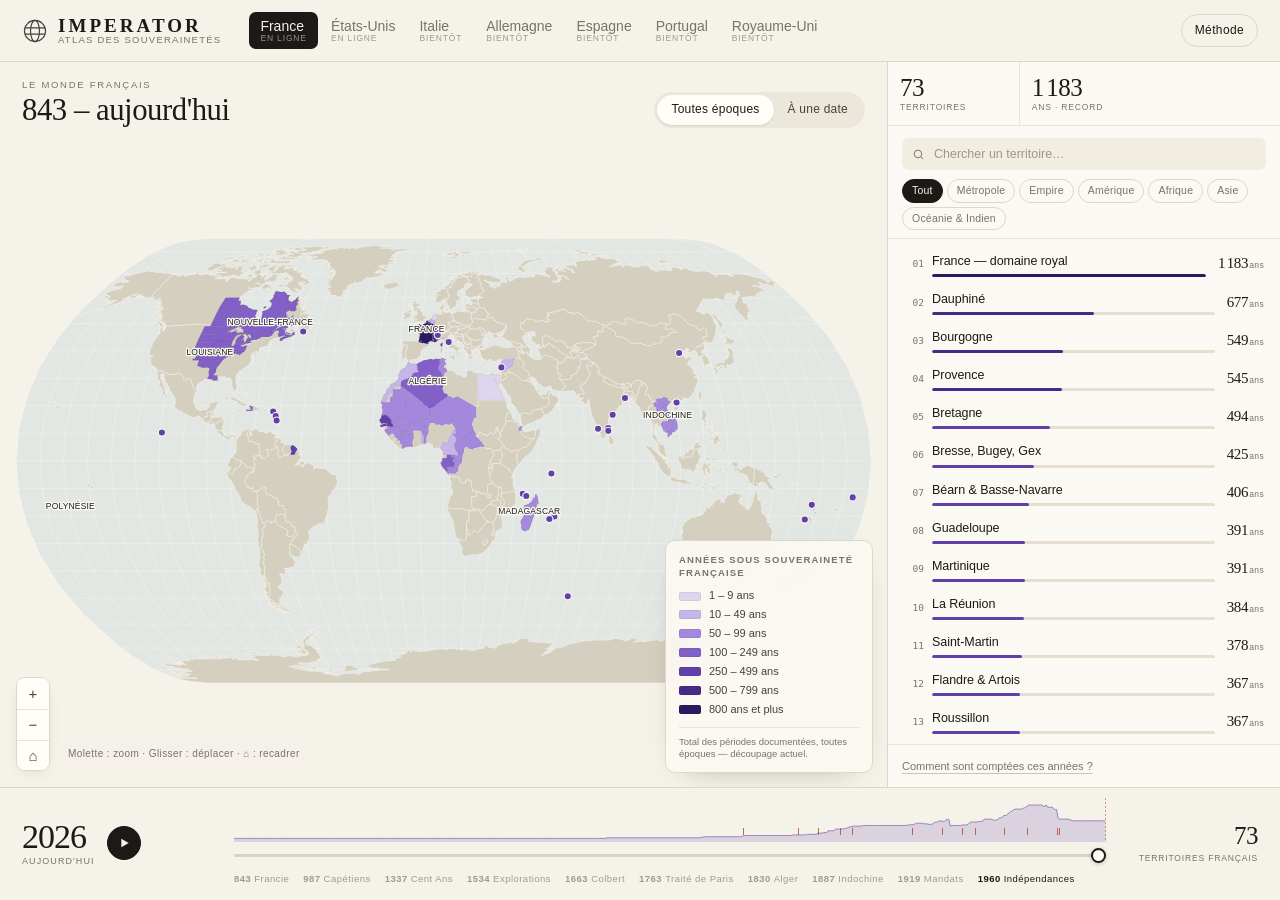
==== commit eff498c0: "ADD: atlas des États-Unis et moteur multi-pays (v2026.11.7)" ====
--- a/index.html
+++ b/index.html
@@ -27,7 +27,8 @@
   </a>
 
   <nav class="countries" aria-label="Pays disponibles">
-    <button class="country is-active" type="button" data-pays="france" aria-current="page">France<small>en ligne</small></button>
+    <button class="country" type="button" data-pays="france">France<small>en ligne</small></button>
+    <button class="country" type="button" data-pays="usa">États-Unis<small>en ligne</small></button>
     <button class="country" type="button" data-pays="italie" title="Bientôt : même principe, autres données">Italie<small>bientôt</small></button>
     <button class="country" type="button" data-pays="allemagne" title="Bientôt : même principe, autres données">Allemagne<small>bientôt</small></button>
     <button class="country" type="button" data-pays="espagne" title="Bientôt : même principe, autres données">Espagne<small>bientôt</small></button>
@@ -128,7 +129,7 @@
 
   <div class="chrono-live">
     <span class="live-n" id="live-n">—</span>
-    <span class="live-l">territoires français</span>
+    <span class="live-l" id="live-label">territoires français</span>
   </div>
 </footer>
 
--- a/assets/css/app.css
+++ b/assets/css/app.css
@@ -679,6 +679,10 @@
 }
 .year-note {
   font-size: 9px;
+  white-space: nowrap;
+  overflow: hidden;
+  text-overflow: ellipsis;
+  max-width: 100%;
   letter-spacing: .12em;
   text-transform: uppercase;
   color: var(--muted);
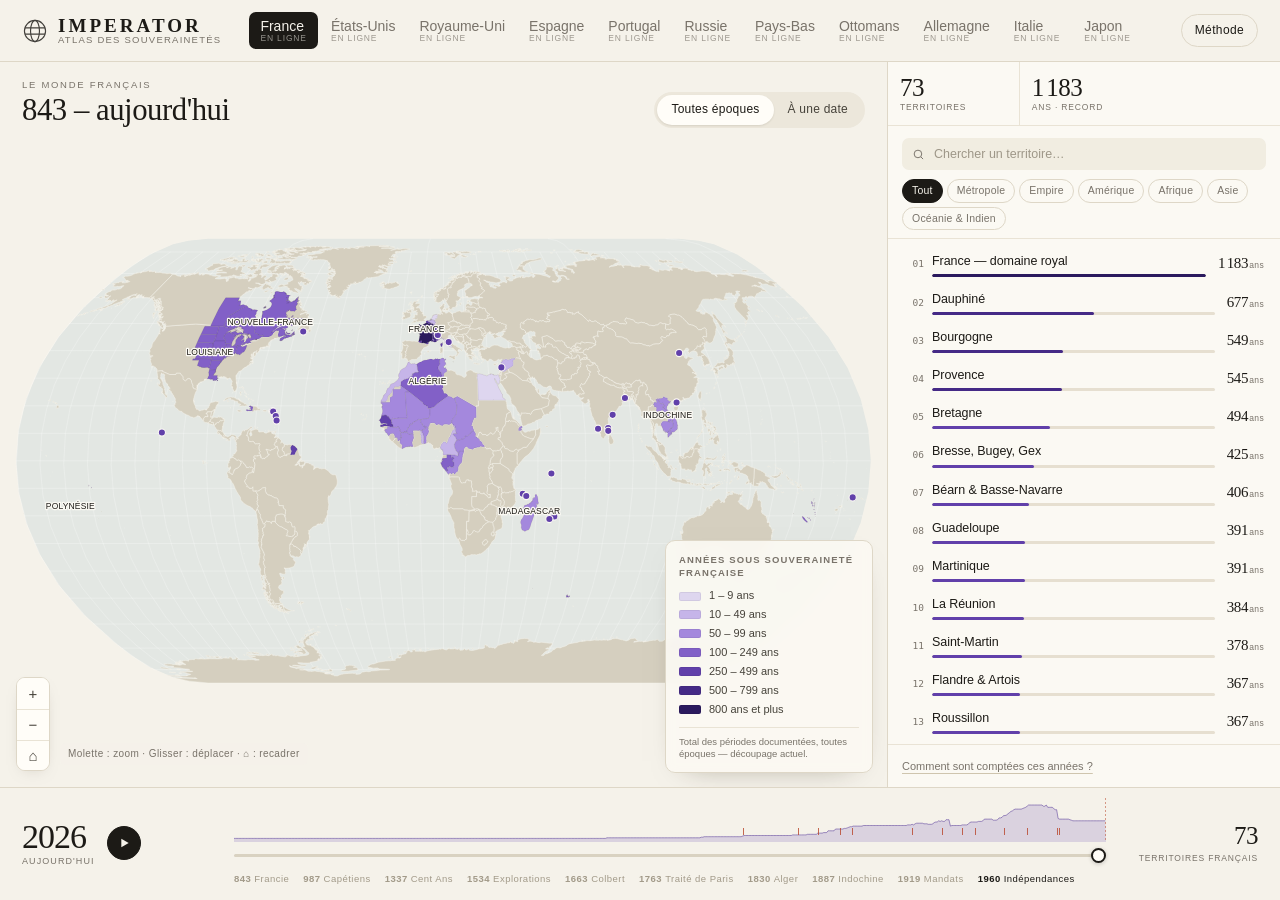
==== commit 7e79bc4c: "ADD: neuf atlas d'empires (UK, Espagne, Portugal, Russie, Pays-Bas, Ottomans, Allemagne, Italie, Jap" ====
--- a/index.html
+++ b/index.html
@@ -29,11 +29,15 @@
   <nav class="countries" aria-label="Pays disponibles">
     <button class="country" type="button" data-pays="france">France<small>en ligne</small></button>
     <button class="country" type="button" data-pays="usa">États-Unis<small>en ligne</small></button>
-    <button class="country" type="button" data-pays="italie" title="Bientôt : même principe, autres données">Italie<small>bientôt</small></button>
-    <button class="country" type="button" data-pays="allemagne" title="Bientôt : même principe, autres données">Allemagne<small>bientôt</small></button>
-    <button class="country" type="button" data-pays="espagne" title="Bientôt : même principe, autres données">Espagne<small>bientôt</small></button>
-    <button class="country" type="button" data-pays="portugal" title="Bientôt : même principe, autres données">Portugal<small>bientôt</small></button>
-    <button class="country" type="button" data-pays="royaume-uni" title="Bientôt : même principe, autres données">Royaume-Uni<small>bientôt</small></button>
+    <button class="country" type="button" data-pays="royaume-uni">Royaume-Uni<small>en ligne</small></button>
+    <button class="country" type="button" data-pays="espagne">Espagne<small>en ligne</small></button>
+    <button class="country" type="button" data-pays="portugal">Portugal<small>en ligne</small></button>
+    <button class="country" type="button" data-pays="russie">Russie<small>en ligne</small></button>
+    <button class="country" type="button" data-pays="pays-bas">Pays-Bas<small>en ligne</small></button>
+    <button class="country" type="button" data-pays="ottoman">Ottomans<small>en ligne</small></button>
+    <button class="country" type="button" data-pays="allemagne">Allemagne<small>en ligne</small></button>
+    <button class="country" type="button" data-pays="italie">Italie<small>en ligne</small></button>
+    <button class="country" type="button" data-pays="japon">Japon<small>en ligne</small></button>
   </nav>
 
   <button class="ghost-btn" type="button" data-action="about">Méthode</button>
--- a/assets/css/app.css
+++ b/assets/css/app.css
@@ -669,8 +669,8 @@
   z-index: 10;
 }
 
-.chrono { display: flex; align-items: center; gap: 12px; }
-.chrono-readout { display: flex; flex-direction: column; line-height: 1; }
+.chrono { display: flex; align-items: center; gap: 12px; min-width: 0; }
+.chrono-readout { display: flex; flex-direction: column; line-height: 1; min-width: 0; overflow: hidden; }
 .year {
   font-family: var(--serif);
   font-size: 34px;
@@ -885,7 +885,11 @@
 }
 
 @media (max-width: 620px) {
-  .countries { display: none; }
+  .brand-txt { display: none; }
+  .countries { display: flex; flex: 1 1 auto; gap: 0; }
+  .country { padding: 4px 7px; font-size: 12px; }
+  .country small { display: none; }
+  .ghost-btn { display: none; }
   .panel { max-height: 34vh; }
   .modes .mode { padding: 5px 10px; font-size: 11px; }
   .stage-title h1 { font-size: 20px; }
@@ -899,7 +903,7 @@
   .map-status { display: none; }
   .hint { display: none; }
   .map-tools { bottom: 10px; left: 10px; }
-  .timeline { grid-template-columns: 92px minmax(0,1fr); }
+  .timeline { grid-template-columns: 116px minmax(0,1fr); gap: 10px; }
   .year { font-size: 22px; }
   .play { width: 28px; height: 28px; }
   .phase-row { display: none; }
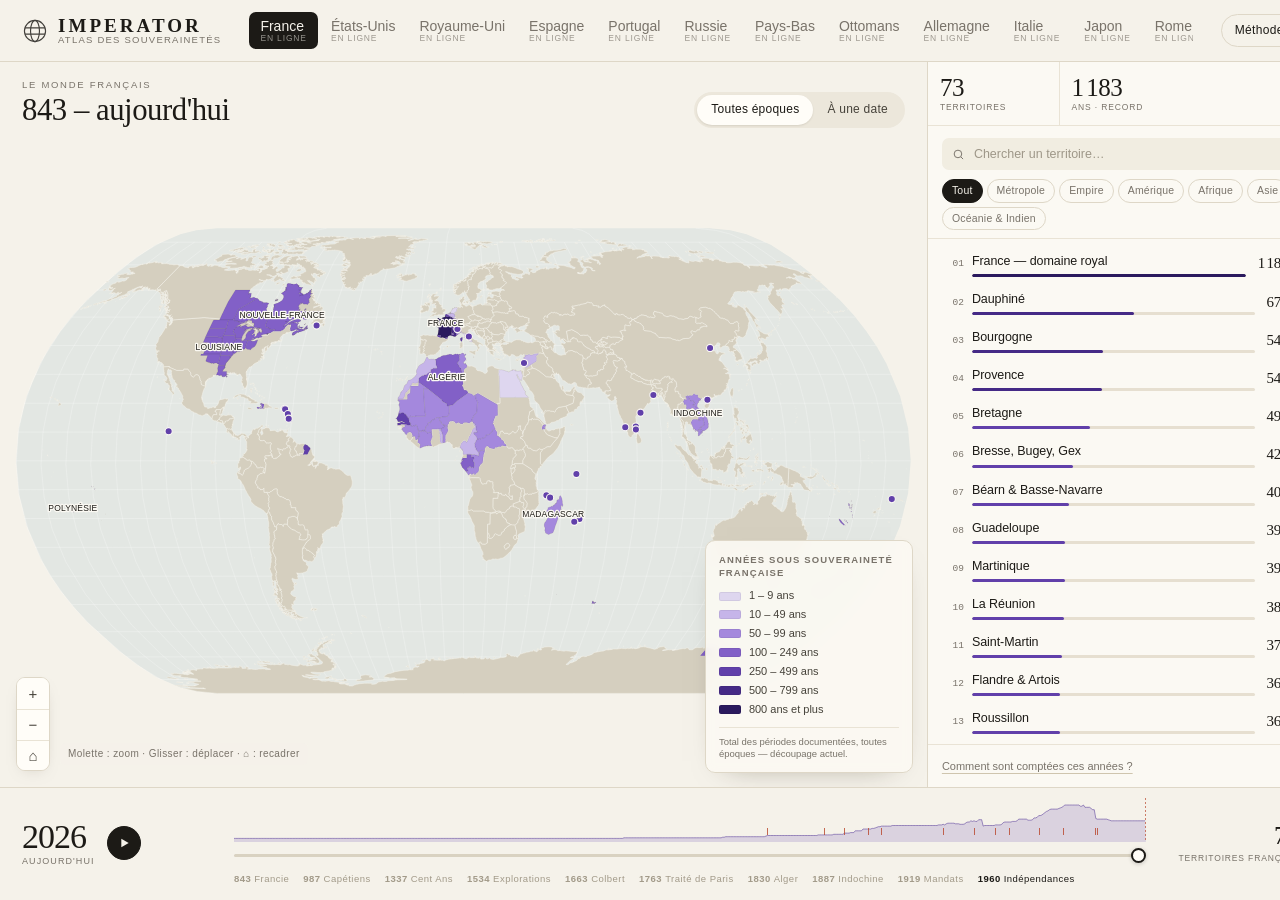
==== commit 6eabb8c4: "ADD: atlas de Rome (v2026.11.13)" ====
--- a/index.html
+++ b/index.html
@@ -3,7 +3,7 @@
 <head>
 <meta charset="utf-8" />
 <meta name="viewport" content="width=device-width, initial-scale=1, viewport-fit=cover" />
-<title>Imperator — Le monde français, 843 à aujourd'hui</title>
+<title>Imperator — atlas des souverainetés</title>
 <meta name="description" content="Un planisphère interactif : combien d'années chaque territoire du monde a-t-il passé sous souveraineté française ? Rejouez deux mille ans d'histoire." />
 <meta name="theme-color" content="#f5f2ea" />
 <link rel="stylesheet" href="assets/css/app.css" />
@@ -38,6 +38,7 @@
     <button class="country" type="button" data-pays="allemagne">Allemagne<small>en ligne</small></button>
     <button class="country" type="button" data-pays="italie">Italie<small>en ligne</small></button>
     <button class="country" type="button" data-pays="japon">Japon<small>en ligne</small></button>
+    <button class="country" type="button" data-pays="rome">Rome<small>en ligne</small></button>
   </nav>
 
   <button class="ghost-btn" type="button" data-action="about">Méthode</button>
@@ -58,7 +59,9 @@
     </div>
 
     <div class="map-wrap">
-      <div id="map" class="map" aria-label="Planisphère des territoires français"></div>
+      <div id="map" class="map" aria-label="Planisphère des territoires">
+        <div class="loading" id="loading">Chargement du planisphère…</div>
+      </div>
       <div class="map-tools">
         <button type="button" data-zoom="in" aria-label="Zoomer">+</button>
         <button type="button" data-zoom="out" aria-label="Dézoomer">−</button>
--- a/assets/css/app.css
+++ b/assets/css/app.css
@@ -208,6 +208,7 @@
 /* --------------------------------------------------------------------- map */
 .loading {
   position: absolute;
+  background: var(--paper);
   inset: 0;
   display: grid;
   place-items: center;
@@ -243,7 +244,6 @@
 }
 .terr.dim path { opacity: .28; }
 .terr.sel path { stroke: var(--accent); stroke-width: 2px; paint-order: stroke; vector-effect: non-scaling-stroke; }
-.terr.hatch path { fill: url(#hatch); }
 
 .marker { pointer-events: none; }
 .marker circle { pointer-events: auto; cursor: pointer; }
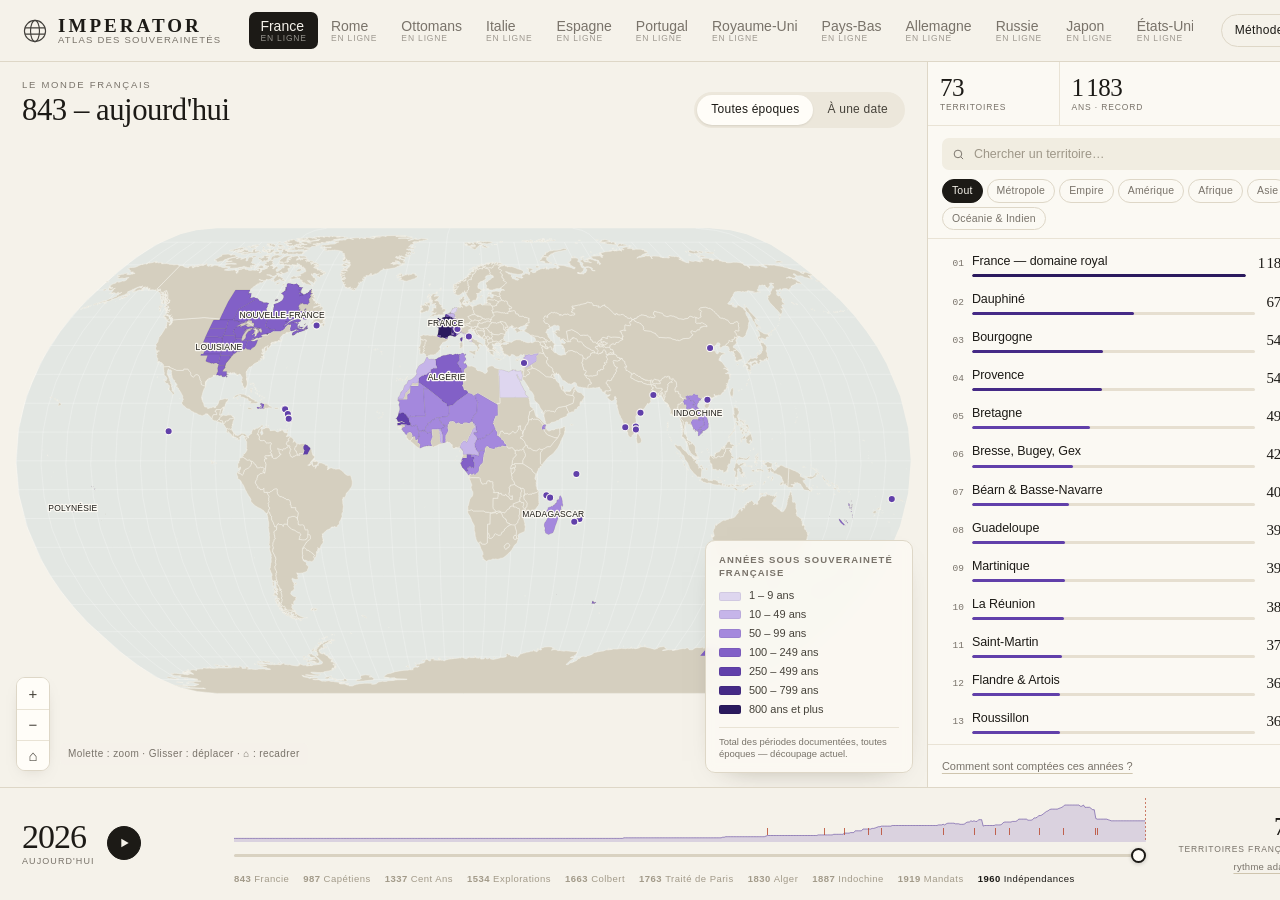
==== commit 6c2c077f: "MAJ: lecture lissée, cadrage apaisé, rythme au choix (v2026.11.14)" ====
--- a/index.html
+++ b/index.html
@@ -28,17 +28,17 @@
 
   <nav class="countries" aria-label="Pays disponibles">
     <button class="country" type="button" data-pays="france">France<small>en ligne</small></button>
-    <button class="country" type="button" data-pays="usa">États-Unis<small>en ligne</small></button>
-    <button class="country" type="button" data-pays="royaume-uni">Royaume-Uni<small>en ligne</small></button>
+    <button class="country" type="button" data-pays="rome">Rome<small>en ligne</small></button>
+    <button class="country" type="button" data-pays="ottoman">Ottomans<small>en ligne</small></button>
+    <button class="country" type="button" data-pays="italie">Italie<small>en ligne</small></button>
     <button class="country" type="button" data-pays="espagne">Espagne<small>en ligne</small></button>
     <button class="country" type="button" data-pays="portugal">Portugal<small>en ligne</small></button>
+    <button class="country" type="button" data-pays="royaume-uni">Royaume-Uni<small>en ligne</small></button>
+    <button class="country" type="button" data-pays="pays-bas">Pays-Bas<small>en ligne</small></button>
+    <button class="country" type="button" data-pays="allemagne">Allemagne<small>en ligne</small></button>
     <button class="country" type="button" data-pays="russie">Russie<small>en ligne</small></button>
-    <button class="country" type="button" data-pays="pays-bas">Pays-Bas<small>en ligne</small></button>
-    <button class="country" type="button" data-pays="ottoman">Ottomans<small>en ligne</small></button>
-    <button class="country" type="button" data-pays="allemagne">Allemagne<small>en ligne</small></button>
-    <button class="country" type="button" data-pays="italie">Italie<small>en ligne</small></button>
     <button class="country" type="button" data-pays="japon">Japon<small>en ligne</small></button>
-    <button class="country" type="button" data-pays="rome">Rome<small>en ligne</small></button>
+    <button class="country" type="button" data-pays="usa">États-Unis<small>en ligne</small></button>
   </nav>
 
   <button class="ghost-btn" type="button" data-action="about">Méthode</button>
@@ -137,6 +137,7 @@
   <div class="chrono-live">
     <span class="live-n" id="live-n">—</span>
     <span class="live-l" id="live-label">territoires français</span>
+    <button class="pace" type="button" id="pace" title="Rythme de lecture">rythme adapté</button>
   </div>
 </footer>
 
--- a/assets/css/app.css
+++ b/assets/css/app.css
@@ -805,6 +805,21 @@
   font-variant-numeric: tabular-nums;
 }
 .live-l { font-size: 8.5px; letter-spacing: .1em; text-transform: uppercase; color: var(--muted); }
+.pace {
+  margin-top: 6px;
+  border: 0;
+  background: none;
+  padding: 0;
+  font-size: 9.5px;
+  letter-spacing: .03em;
+  color: var(--muted);
+  text-decoration: underline;
+  text-decoration-color: #cfc5ae;
+  text-underline-offset: 3px;
+  cursor: pointer;
+}
+.pace:hover { color: var(--ink); }
+.pace.is-linear { color: var(--accent); }
 
 /* ------------------------------------------------------------------ sheet */
 .sheet {
@@ -852,6 +867,8 @@
 }
 .sheet-body p { font-size: 13.5px; line-height: 1.6; color: var(--ink-soft); margin: 0 0 8px; }
 .sheet-body .lead { font-family: var(--serif); font-size: 17px; line-height: 1.5; color: var(--ink); }
+.related { display: flex; flex-wrap: wrap; gap: 8px; }
+
 .sheet-body .aside-note {
   border-left: 2px solid var(--line);
   padding-left: 12px;
